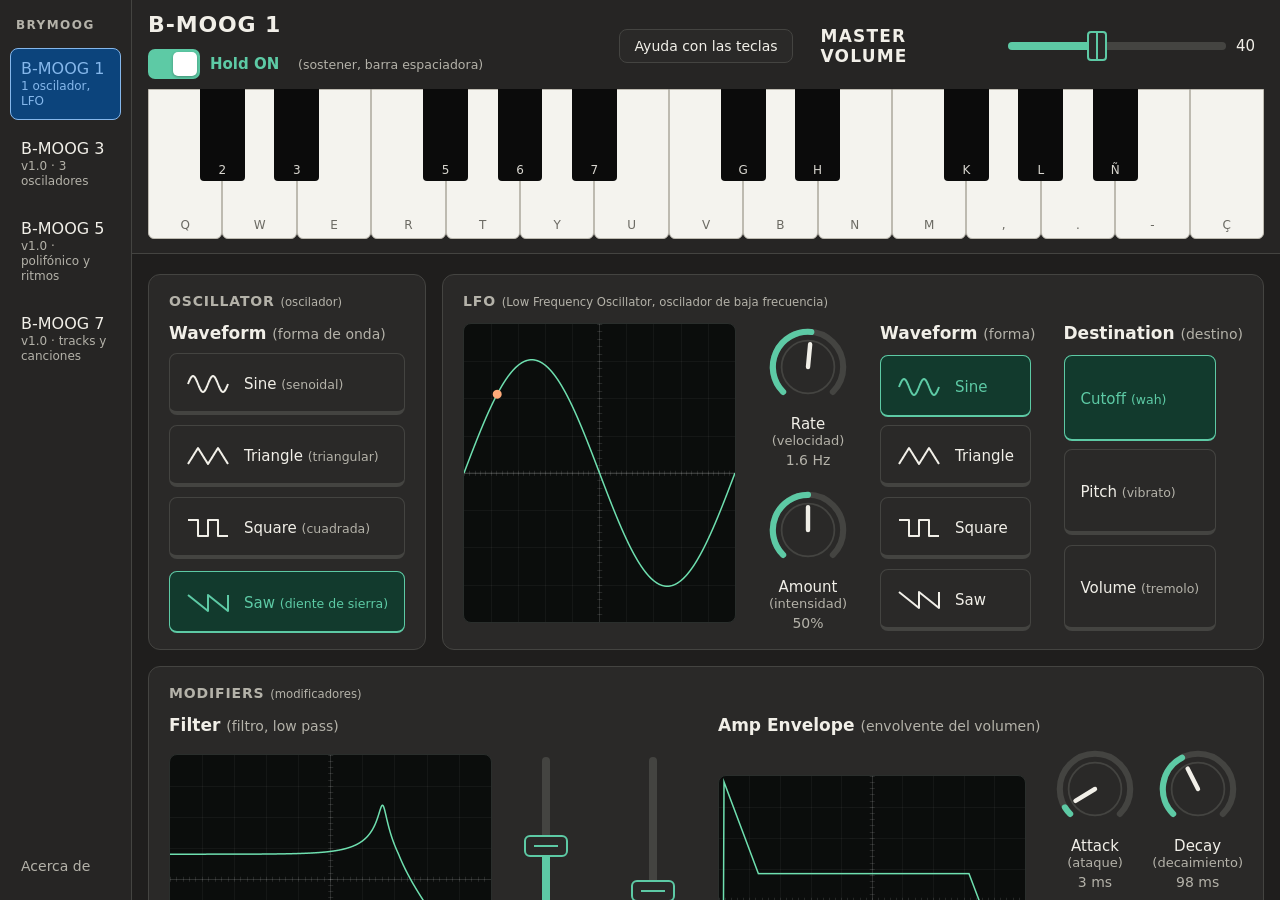
==== index.html @ 267e5d94 "Brymoog: hub y sintes B-MOOG 1, 3, 5 y 7, con CLAUDE.md Co-Authored-By: Claude Opus 5.5 <noreply@ant" ====
<!doctype html>
<html lang="es">
<head>
<meta charset="utf-8">
<meta name="viewport" content="width=device-width,initial-scale=1">
<title>Brymoog</title>
<style>
:root{--bg:#faf9f5;--side:#f1efe8;--tx:#1f1e1d;--mut:#6b6a66;--bd:#d9d7cf;--ac:#185FA5;--acbg:#E6F1FB}
@media (prefers-color-scheme:dark){:root:not([data-theme="light"]){--bg:#1f1e1d;--side:#262524;--tx:#f1efe8;--mut:#b4b2a9;--bd:#444441;--ac:#85B7EB;--acbg:#0C447C;color-scheme:dark}}
:root[data-theme="dark"]{--bg:#1f1e1d;--side:#262524;--tx:#f1efe8;--mut:#b4b2a9;--bd:#444441;--ac:#85B7EB;--acbg:#0C447C;color-scheme:dark}
*{box-sizing:border-box}
html,body{height:100%}
body{margin:0;background:var(--bg);color:var(--tx);font-family:system-ui,-apple-system,sans-serif;display:flex;overflow:hidden}
nav{width:132px;flex:none;background:var(--side);border-right:1px solid var(--bd);padding:14px 10px;display:flex;flex-direction:column;gap:8px;padding-left:max(10px,env(safe-area-inset-left,0px))}
nav .brand{font-size:12px;letter-spacing:.12em;color:var(--mut);font-weight:600;padding:4px 6px 8px}
nav button{font:inherit;text-align:left;padding:10px 10px;border-radius:8px;border:1px solid transparent;background:transparent;color:var(--tx);cursor:pointer;line-height:1.25}
nav button small{display:block;font-size:12px;color:var(--mut)}
nav button.on{background:var(--acbg);border-color:var(--ac);color:var(--ac)}
nav button.on small{color:var(--ac)}
nav button:focus-visible{outline:2px solid var(--ac);outline-offset:2px}
.stage{flex:1;min-width:0;position:relative}
[hidden]{display:none!important}
.about{margin-top:auto;font-size:14px;color:var(--mut)}
.modal{position:fixed;inset:0;z-index:50;background:rgba(0,0,0,.45);display:flex;align-items:center;justify-content:center;padding:16px}
.mbox{background:var(--bg);color:var(--tx);border:1px solid var(--bd);border-radius:12px;padding:22px 24px;max-width:520px;width:100%;line-height:1.55}
.mbox h2{font-size:20px;font-weight:600;letter-spacing:.06em;margin:0 0 10px}
.mbox p{margin:0 0 12px;font-size:15px}
.mbox a{color:var(--ac);font-weight:600}
.mbox button{font:inherit;padding:9px 14px;border-radius:8px;border:1px solid var(--bd);background:transparent;color:var(--tx);cursor:pointer;margin-top:6px}
@media (max-width:640px){.about{margin-top:0;margin-left:auto}}
.stage iframe{position:absolute;inset:0;width:100%;height:100%;border:0;background:var(--bg)}
@media (max-width:640px){body{flex-direction:column}nav{width:auto;flex-direction:row;border-right:0;border-bottom:1px solid var(--bd);padding:8px max(16px,env(safe-area-inset-left,0px));overflow-x:auto}nav .brand{display:none}}
html:root:not(#_){--bg:#1f1e1d;--side:#262524;--tx:#f1efe8;--mut:#b4b2a9;--bd:#444441;--ac:#85B7EB;--acbg:#0C447C;color-scheme:dark}
</style>
</head>
<body>
<nav aria-label="Sintetizadores">
  <div class="brand">BRYMOOG</div>
  <button type="button" data-id="b1" class="on">B-MOOG 1<small>1 oscilador, LFO</small></button>
  <button type="button" data-id="b3">B-MOOG 3<small>v1.0 · 3 osciladores</small></button>
  <button type="button" data-id="b5">B-MOOG 5<small>v1.0 · polifónico y ritmos</small></button>
  <button type="button" data-id="b7">B-MOOG 7<small>v1.0 · tracks y canciones</small></button>
  <button type="button" class="about" id="aboutbtn">Acerca de</button>
</nav>
<div class="modal" id="about" hidden><div class="mbox" role="dialog" aria-modal="true" aria-labelledby="abt">
  <h2 id="abt">BRYMOOG</h2>
  <p>Sintetizadores para entender cómo se arma un sonido, una pieza a la vez, siguiendo el panel del Minimoog.</p>
  <p>Para conocer el panel del Minimoog Model D control por control: <a href="https://claude.ai/artifact/9H9R9Y5uCn8RpeyTowJAdB" target="_blank" rel="noopener">Leer un Minimoog</a></p>
  <button type="button" id="aboutx">Cerrar</button>
</div></div>
<div class="stage" id="stage"></div>
<script>
const FILES={b1:"b-moog-1.html",b3:"b-moog-3.html",b5:"b-moog-5.html",b7:"b-moog-7.html"},NAMES={b1:"B-MOOG 1",b3:"B-MOOG 3",b5:"B-MOOG 5",b7:"B-MOOG 7"};
const frames={};let active=null;
async function load(id){const f=document.createElement("iframe");f.title=NAMES[id];f.setAttribute("allow","autoplay");frames[id]=f;document.getElementById("stage").appendChild(f);
 try{const r=await fetch(FILES[id]);f.srcdoc=await r.text();}catch(e){f.srcdoc='<p style="font-family:system-ui;padding:20px">No se pudo cargar '+NAMES[id]+'. Recarga la página.</p>';}
 f.addEventListener("load",()=>{if(active===id)try{f.contentWindow.focus();}catch(e){}});}
function show(id){
 if(active&&frames[active]&&active!==id){try{frames[active].contentWindow.allOff&&frames[active].contentWindow.allOff();}catch(e){}frames[active].hidden=true;}
 if(!frames[id])load(id);
 frames[id].hidden=false;active=id;
 document.querySelectorAll("nav button[data-id]").forEach(b=>b.classList.toggle("on",b.dataset.id===id));
 try{frames[id].contentWindow.focus();}catch(e){}
 try{history.replaceState(null,"","#"+id);}catch(e){}
}
document.querySelectorAll("nav button[data-id]").forEach(b=>b.addEventListener("click",()=>show(b.dataset.id)));
const ab=document.getElementById("about");
const abOpen=v=>{ab.hidden=!v;document.getElementById(v?"aboutx":"aboutbtn").focus();};
document.getElementById("aboutbtn").addEventListener("click",()=>abOpen(true));
document.getElementById("aboutx").addEventListener("click",()=>abOpen(false));
ab.addEventListener("click",e=>{if(e.target===ab)abOpen(false);});
document.addEventListener("keydown",e=>{if(e.key==="Escape"&&!ab.hidden)abOpen(false);});
show(["#b3","#b5","#b7"].includes(location.hash)?location.hash.slice(1):"b1");
</script>
</body>
</html>
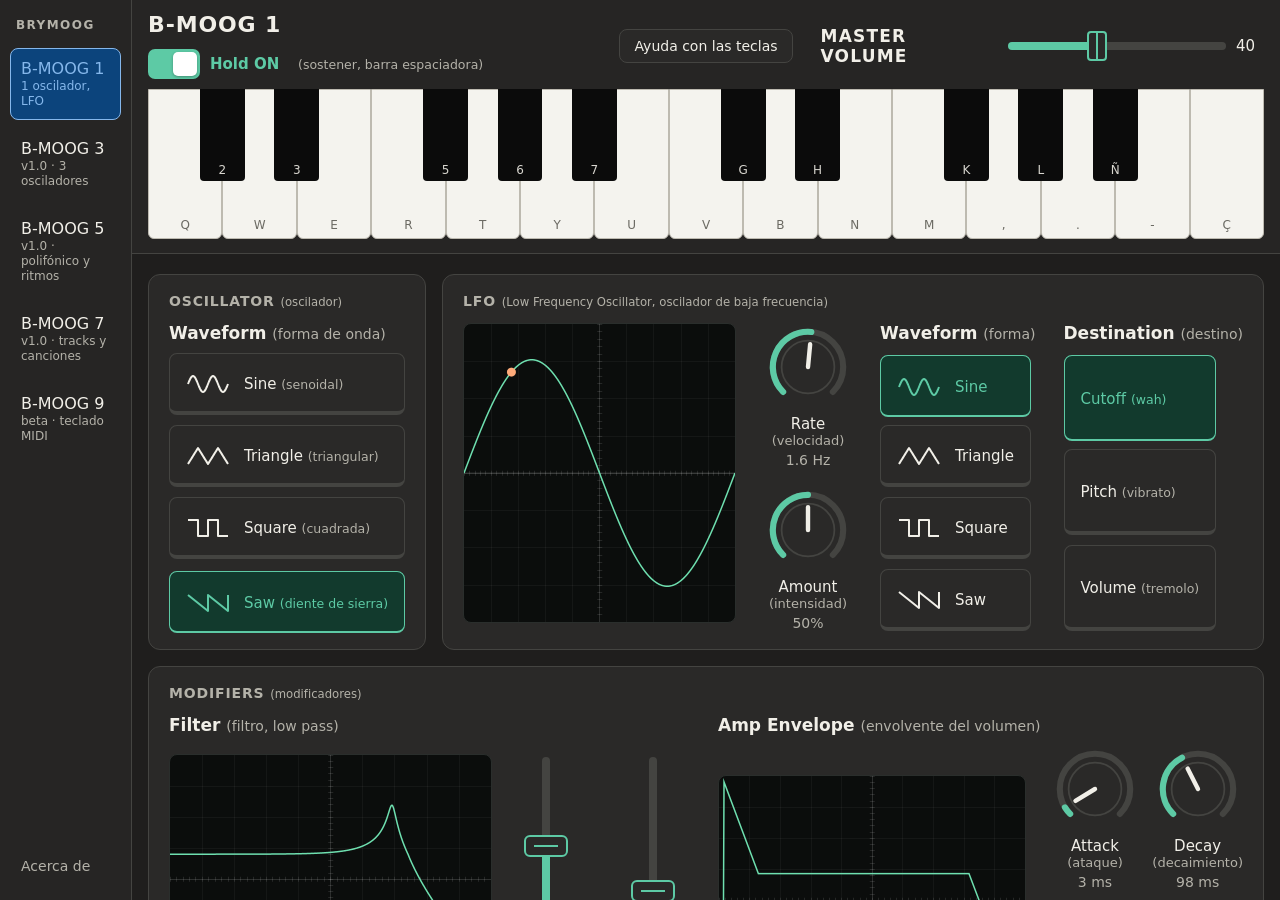
==== commit 003cc954: "Hub: pestaña B-MOOG 9 (beta) con la prueba de teclado MIDI La pestaña carga pruebas/midi.html. Los i" ====
--- a/index.html
+++ b/index.html
@@ -40,6 +40,7 @@
   <button type="button" data-id="b3">B-MOOG 3<small>v1.0 · 3 osciladores</small></button>
   <button type="button" data-id="b5">B-MOOG 5<small>v1.0 · polifónico y ritmos</small></button>
   <button type="button" data-id="b7">B-MOOG 7<small>v1.0 · tracks y canciones</small></button>
+  <button type="button" data-id="b9">B-MOOG 9<small>beta · teclado MIDI</small></button>
   <button type="button" class="about" id="aboutbtn">Acerca de</button>
 </nav>
 <div class="modal" id="about" hidden><div class="mbox" role="dialog" aria-modal="true" aria-labelledby="abt">
@@ -50,9 +51,9 @@
 </div></div>
 <div class="stage" id="stage"></div>
 <script>
-const FILES={b1:"b-moog-1.html",b3:"b-moog-3.html",b5:"b-moog-5.html",b7:"b-moog-7.html"},NAMES={b1:"B-MOOG 1",b3:"B-MOOG 3",b5:"B-MOOG 5",b7:"B-MOOG 7"};
+const FILES={b1:"b-moog-1.html",b3:"b-moog-3.html",b5:"b-moog-5.html",b7:"b-moog-7.html",b9:"pruebas/midi.html"},NAMES={b1:"B-MOOG 1",b3:"B-MOOG 3",b5:"B-MOOG 5",b7:"B-MOOG 7",b9:"B-MOOG 9"};
 const frames={};let active=null;
-async function load(id){const f=document.createElement("iframe");f.title=NAMES[id];f.setAttribute("allow","autoplay");frames[id]=f;document.getElementById("stage").appendChild(f);
+async function load(id){const f=document.createElement("iframe");f.title=NAMES[id];f.setAttribute("allow","autoplay; midi");frames[id]=f;document.getElementById("stage").appendChild(f);
  try{const r=await fetch(FILES[id]);f.srcdoc=await r.text();}catch(e){f.srcdoc='<p style="font-family:system-ui;padding:20px">No se pudo cargar '+NAMES[id]+'. Recarga la página.</p>';}
  f.addEventListener("load",()=>{if(active===id)try{f.contentWindow.focus();}catch(e){}});}
 function show(id){
@@ -70,7 +71,7 @@
 document.getElementById("aboutx").addEventListener("click",()=>abOpen(false));
 ab.addEventListener("click",e=>{if(e.target===ab)abOpen(false);});
 document.addEventListener("keydown",e=>{if(e.key==="Escape"&&!ab.hidden)abOpen(false);});
-show(["#b3","#b5","#b7"].includes(location.hash)?location.hash.slice(1):"b1");
+show(["#b3","#b5","#b7","#b9"].includes(location.hash)?location.hash.slice(1):"b1");
 </script>
 </body>
 </html>
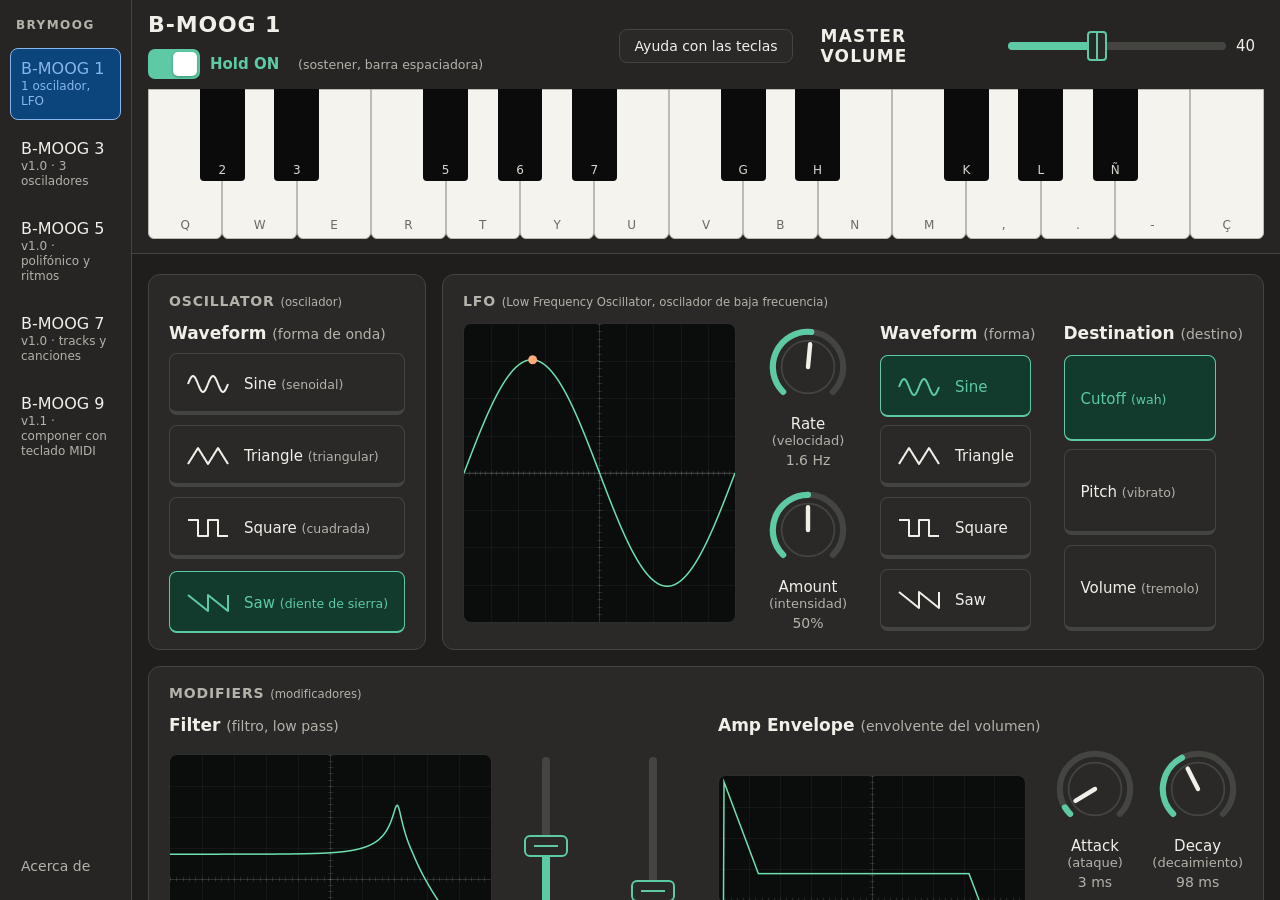
==== commit 2b8de935: "B-MOOG 9 versión 1.1: grabar una canción con ritmo, bajo y melodía Primer sinte con la arquitectura " ====
--- a/index.html
+++ b/index.html
@@ -40,7 +40,7 @@
   <button type="button" data-id="b3">B-MOOG 3<small>v1.0 · 3 osciladores</small></button>
   <button type="button" data-id="b5">B-MOOG 5<small>v1.0 · polifónico y ritmos</small></button>
   <button type="button" data-id="b7">B-MOOG 7<small>v1.0 · tracks y canciones</small></button>
-  <button type="button" data-id="b9">B-MOOG 9<small>beta · teclado MIDI</small></button>
+  <button type="button" data-id="b9">B-MOOG 9<small>v1.1 · componer con teclado MIDI</small></button>
   <button type="button" class="about" id="aboutbtn">Acerca de</button>
 </nav>
 <div class="modal" id="about" hidden><div class="mbox" role="dialog" aria-modal="true" aria-labelledby="abt">
@@ -51,9 +51,11 @@
 </div></div>
 <div class="stage" id="stage"></div>
 <script>
-const FILES={b1:"b-moog-1.html",b3:"b-moog-3.html",b5:"b-moog-5.html",b7:"b-moog-7.html",b9:"pruebas/midi.html"},NAMES={b1:"B-MOOG 1",b3:"B-MOOG 3",b5:"B-MOOG 5",b7:"B-MOOG 7",b9:"B-MOOG 9"};
+const FILES={b1:"b-moog-1.html",b3:"b-moog-3.html",b5:"b-moog-5.html",b7:"b-moog-7.html",b9:"b-moog-9/index.html"},NAMES={b1:"B-MOOG 1",b3:"B-MOOG 3",b5:"B-MOOG 5",b7:"B-MOOG 7",b9:"B-MOOG 9"};
 const frames={};let active=null;
 async function load(id){const f=document.createElement("iframe");f.title=NAMES[id];f.setAttribute("allow","autoplay; midi");frames[id]=f;document.getElementById("stage").appendChild(f);
+ // El B-MOOG 9 es una carpeta con módulos: se carga con src, porque con srcdoc los módulos no cargan.
+ if(FILES[id].includes("/")){f.addEventListener("load",()=>{if(active===id)try{f.contentWindow.focus();}catch(e){}});f.src=FILES[id];return;}
  try{const r=await fetch(FILES[id]);f.srcdoc=await r.text();}catch(e){f.srcdoc='<p style="font-family:system-ui;padding:20px">No se pudo cargar '+NAMES[id]+'. Recarga la página.</p>';}
  f.addEventListener("load",()=>{if(active===id)try{f.contentWindow.focus();}catch(e){}});}
 function show(id){
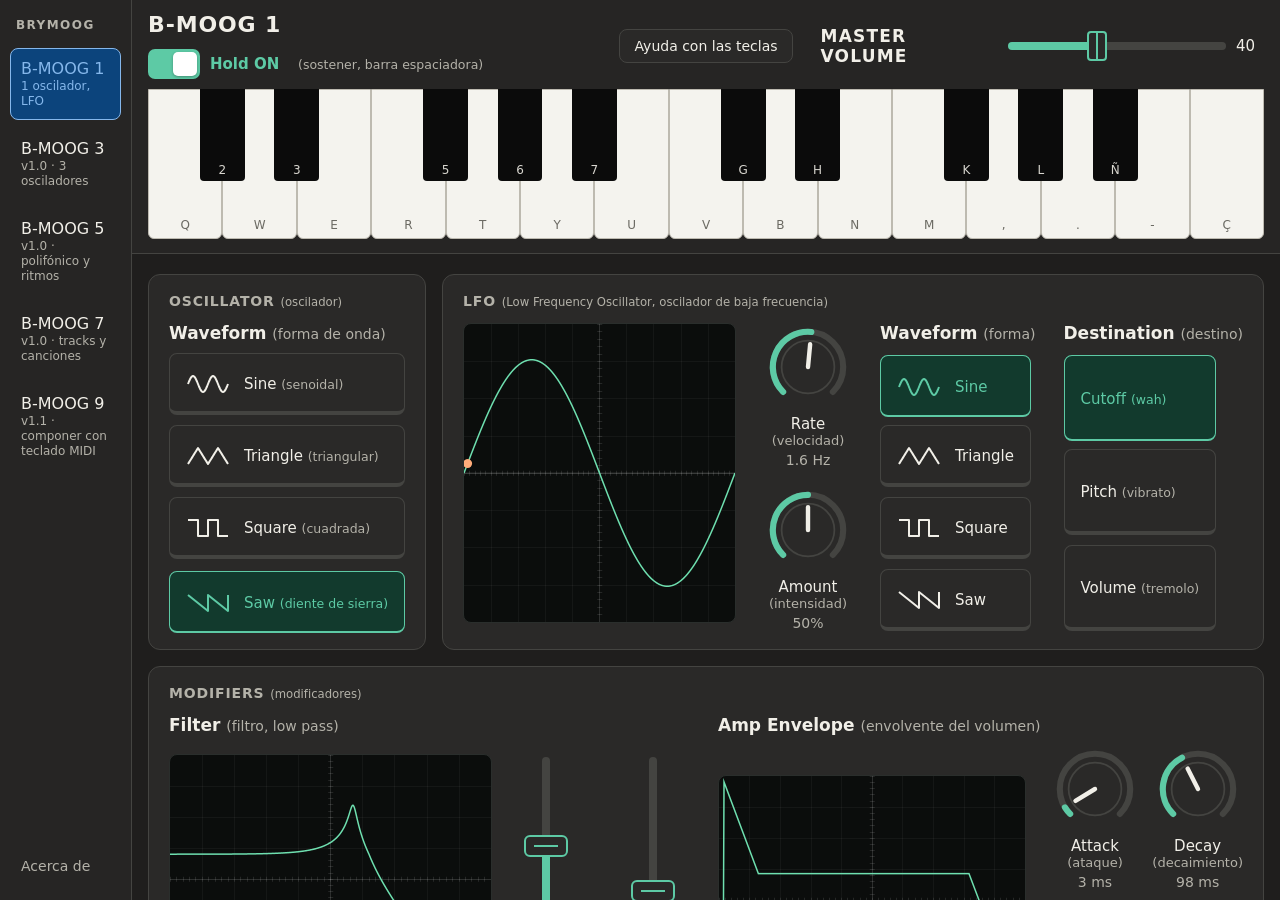
==== commit 1f61bcd8: "M9: cargar cada archivo con el número de versión para no usar la caché vieja GitHub Pages deja los a" ====
--- a/index.html
+++ b/index.html
@@ -51,7 +51,7 @@
 </div></div>
 <div class="stage" id="stage"></div>
 <script>
-const FILES={b1:"b-moog-1.html",b3:"b-moog-3.html",b5:"b-moog-5.html",b7:"b-moog-7.html",b9:"b-moog-9/index.html"},NAMES={b1:"B-MOOG 1",b3:"B-MOOG 3",b5:"B-MOOG 5",b7:"B-MOOG 7",b9:"B-MOOG 9"};
+const FILES={b1:"b-moog-1.html",b3:"b-moog-3.html",b5:"b-moog-5.html",b7:"b-moog-7.html",b9:"b-moog-9/index.html?v=1.1.2"},NAMES={b1:"B-MOOG 1",b3:"B-MOOG 3",b5:"B-MOOG 5",b7:"B-MOOG 7",b9:"B-MOOG 9"};
 const frames={};let active=null;
 async function load(id){const f=document.createElement("iframe");f.title=NAMES[id];f.setAttribute("allow","autoplay; midi");frames[id]=f;document.getElementById("stage").appendChild(f);
  // El B-MOOG 9 es una carpeta con módulos: se carga con src, porque con srcdoc los módulos no cargan.
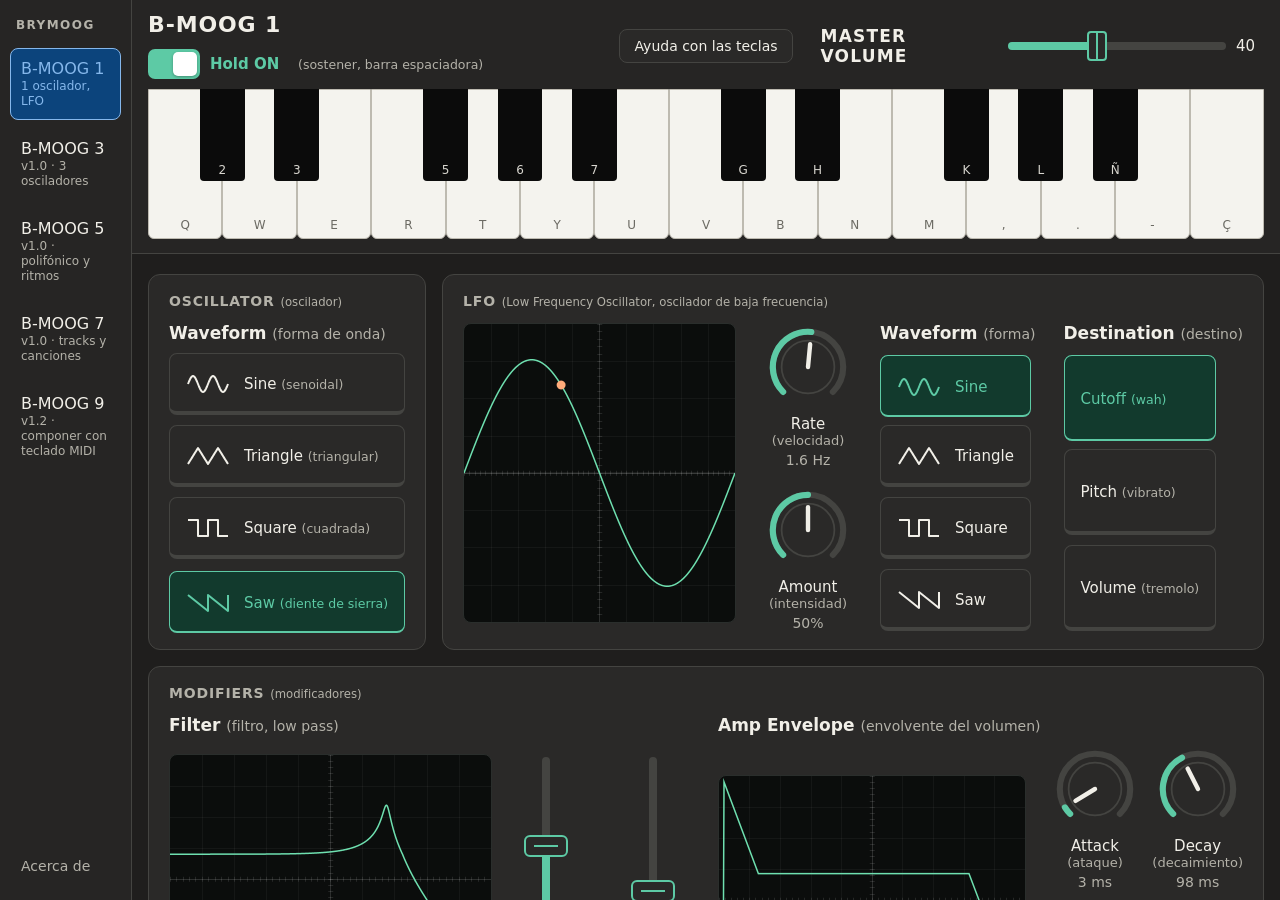
==== commit f8e57779: "M9 1.2: sonido por track, tracks extra y percusión adicional - Pantalla de Sonido por track (oscilad" ====
--- a/index.html
+++ b/index.html
@@ -40,7 +40,7 @@
   <button type="button" data-id="b3">B-MOOG 3<small>v1.0 · 3 osciladores</small></button>
   <button type="button" data-id="b5">B-MOOG 5<small>v1.0 · polifónico y ritmos</small></button>
   <button type="button" data-id="b7">B-MOOG 7<small>v1.0 · tracks y canciones</small></button>
-  <button type="button" data-id="b9">B-MOOG 9<small>v1.1 · componer con teclado MIDI</small></button>
+  <button type="button" data-id="b9">B-MOOG 9<small>v1.2 · componer con teclado MIDI</small></button>
   <button type="button" class="about" id="aboutbtn">Acerca de</button>
 </nav>
 <div class="modal" id="about" hidden><div class="mbox" role="dialog" aria-modal="true" aria-labelledby="abt">
@@ -51,7 +51,7 @@
 </div></div>
 <div class="stage" id="stage"></div>
 <script>
-const FILES={b1:"b-moog-1.html",b3:"b-moog-3.html",b5:"b-moog-5.html",b7:"b-moog-7.html",b9:"b-moog-9/index.html?v=1.1.2"},NAMES={b1:"B-MOOG 1",b3:"B-MOOG 3",b5:"B-MOOG 5",b7:"B-MOOG 7",b9:"B-MOOG 9"};
+const FILES={b1:"b-moog-1.html",b3:"b-moog-3.html",b5:"b-moog-5.html",b7:"b-moog-7.html",b9:"b-moog-9/index.html?v=1.2.0"},NAMES={b1:"B-MOOG 1",b3:"B-MOOG 3",b5:"B-MOOG 5",b7:"B-MOOG 7",b9:"B-MOOG 9"};
 const frames={};let active=null;
 async function load(id){const f=document.createElement("iframe");f.title=NAMES[id];f.setAttribute("allow","autoplay; midi");frames[id]=f;document.getElementById("stage").appendChild(f);
  // El B-MOOG 9 es una carpeta con módulos: se carga con src, porque con srcdoc los módulos no cargan.
